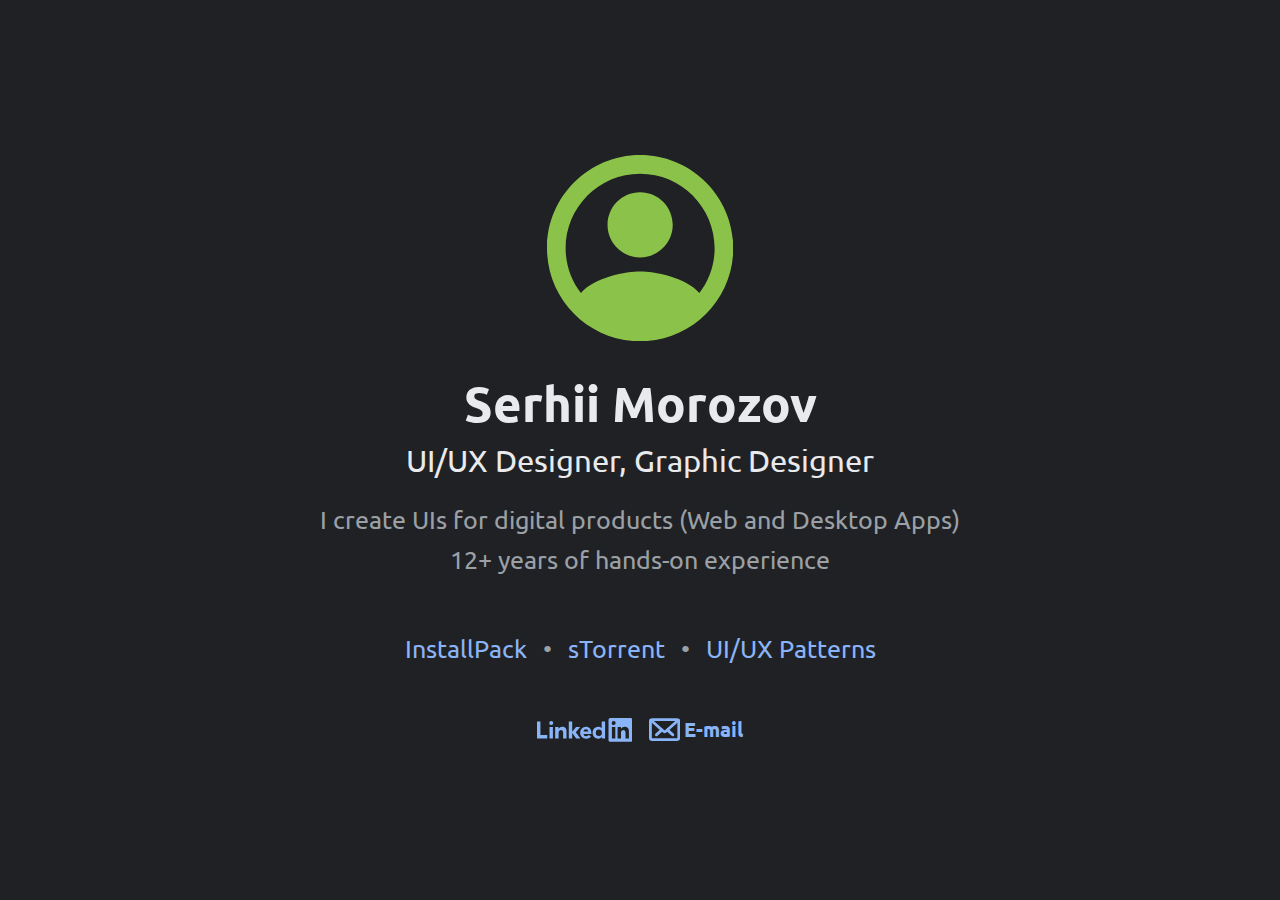
==== index.html @ 0a321cf4 "Update index.html" ====
<!DOCTYPE html>
  <head>
    <meta charset="utf-8">
    <meta name="viewport" content="width=device-width, initial-scale=1">
    <meta property="og:title" content="Serhii Morozov - UI/UX Designer, Graphic Designer">
    <meta property="og:description" content="I create UIs for digital products (Web and Desktop Apps). 12+ years of hands-on experience">
    <meta property="og:type" content="website">
    <meta property="og:url" content="https://serhiimorozov.pro/">
    <meta property="og:image" content="https://drive.google.com/uc?export=view&id=1cbkgoo9No0nvMSTyGQjZ6d2hQLJeRLjp">
    <title>Serhii Morozov - UI/UX Designer, Graphic Designer</title>
    <link href="style.css" rel="stylesheet" type="text/css">
    <link href="https://fonts.googleapis.com/css?family=Ubuntu&amp;display=swap" rel="stylesheet">
  </head>
  <body>
    <div class="content-wrapper">
      <svg id="user" fill="#8bc34a" viewBox="2 2 20 20">
        <path d="M12 2C6.48 2 2 6.48 2 12s4.48 10 10 10 10-4.48 10-10S17.52 2 12 2zm6.36 14.83c-1.43-1.74-4.9-2.33-6.36-2.33s-4.93.59-6.36 2.33C4.62 15.49 4 13.82 4 12c0-4.41 3.59-8 8-8s8 3.59 8 8c0 1.82-.62 3.49-1.64 4.83zM12 6c-1.94 0-3.5 1.56-3.5 3.5S10.06 13 12 13s3.5-1.56 3.5-3.5S13.94 6 12 6z"></path>
      </svg>
      <h1>Serhii Morozov</h1>
      <h2>UI/UX Designer, Graphic Designer</h2>
      <p>I create UIs for digital products (Web and Desktop Apps)</p>
      <p>12+ years of hands-on experience</p>
      <p class="projects">
        <a href="installpack.html">InstallPack</a><span>•</span><!--
        --><a href="storrent.html">sTorrent</a><span>•</span><!--
        --><a href="ui-ux-patterns.html">UI/UX Patterns</a>
      </p>
      <address class="contacts">
        <a href="https://www.linkedin.com/in/serhiimorozov/" target="_blank">
          <svg id="linkedin" xmlns="http://www.w3.org/2000/svg" x="0" y="0" viewBox="0 0 84 21">
            <g class="background-mercado">
              <path d="M12.5 2.75a1.75 1.75 0 1 0 1.8 1.75 1.75 1.75 0 0 0-1.8-1.75zM11 8h3v10h-3zm11.34-.24A4.06 4.06 0 0 0 19 9.39V8h-3v10h3v-5a2.31 2.31 0 0 1 2.16-2.48c1.1 0 1.84.82 1.84 2.44V18h3v-6.25c0-3.06-1.89-3.99-3.66-3.99zM82.5 0h-18A1.5 1.5 0 0 0 63 1.5v18a1.5 1.5 0 0 0 1.5 1.5h18a1.5 1.5 0 0 0 1.5-1.5v-18A1.5 1.5 0 0 0 82.5 0zM69 18h-3V8h3zM67.5 6.25a1.75 1.75 0 1 1 1.8-1.75 1.75 1.75 0 0 1-1.8 1.75zM81 18h-3v-5.09c0-1.62-.74-2.44-1.84-2.44A2.31 2.31 0 0 0 74 13v5h-3V8h3v1.39a4.06 4.06 0 0 1 3.3-1.63c1.77 0 3.66.93 3.66 4zM3 3H0v15h9v-3H3V3zm54 6a4.23 4.23 0 0 0-3.17-1.3A4.9 4.9 0 0 0 49 12.94a5 5 0 0 0 4.87 5.36 3.78 3.78 0 0 0 3.31-1.61V18H60V3h-3zm-2.54 6.8A2.57 2.57 0 0 1 51.9 13a2.55 2.55 0 0 1 2.56-2.8A2.63 2.63 0 0 1 57.1 13a2.6 2.6 0 0 1-2.64 2.8zM38.04 8H34.4l-3.34 4.04H31V3h-3v15h3v-4.81h.06L34.48 18h3.75l-4.06-5.5L38.04 8z"/>
              <path d="M43.13 7.7A5 5 0 0 0 38 12.87a5.11 5.11 0 0 0 5.24 5.43 5.5 5.5 0 0 0 4.39-1.94l-1.93-1.3a3.28 3.28 0 0 1-2.4 1 2.24 2.24 0 0 1-2.38-2V14h7v-.77C48 9.52 45.85 7.7 43.13 7.7zm-2.2 4.3a2.16 2.16 0 0 1 2.21-2.1 2 2 0 0 1 2 2.1z"/>
            </g>
          </svg>
        </a><!--
        --><a href="mailto:serhiimorozov.pro@gmail.com">
          <svg id="email" xmlns="http://www.w3.org/2000/svg" x="0" y="0" viewBox="-1 -1 33 33">
            <path d="M28.5,26h-26c-1.1,0-2-0.9-2-2V7c0-1.1,0.9-2,2-2h26c1.1,0,2,0.9,2,2v17C30.5,25.1,29.6,26,28.5,26z"/>
            <path d="M1.1,5.6l12.8,11.4c0.9,0.8,2.3,0.8,3.2,0L29.9,5.6"/>
            <line x1="18.4" y1="15.8" x2="24.2" y2="21"/>
            <line x1="6.8" y1="21" x2="12.6" y2="15.8"/>
          </svg>
          <span>E-mail</span>
        </a>
      </address>
    </div>
  </body>
</html>
---- style.css ----
* {
  margin: 0;
  padding: 0;
}
body {
  display: flex;
  justify-content: center;
  align-items: center;
  min-height: 100vh;
  font-family: 'Ubuntu', sans-serif;
  text-align: center;
  background-color: #202124;
  color: #9aa0a6;
}
.content-wrapper {
  display: flex;
  flex-direction: column;
  align-items: center;
  max-width: 1400px;
  min-width: 360px;
  padding: 1.953rem;
}
.portfolio-img {
  /* width: 100%; */
  height: auto;
  border-radius: 1.563rem;
}
#user {
  width: 11.642rem;
  margin: 0 0 1.953rem;
}
h1 {
  font-size: 3.052rem;
  font-weight: bold;
  margin: 0 0 0.512rem;
  color: #e8eaed;
}
h2 {
  font-size: 1.953rem;
  font-weight: normal;
  margin: 0 0 1.563rem;
  color: #e8eaed;
}
p {
  font-size: 1.563rem;
  margin: 0 0 0.512rem;
}
a {
  display: inline-block;
  text-decoration: none;
  color: #8ab4f8;
}
.projects {
  margin: 3.052rem 0;
}
.projects a {
  margin: 0 1rem;
}
.contacts {
  font-style: normal;
}
.contacts a {
  margin: 0 0.512rem;
}
.contacts a span {
  vertical-align: middle;
  font-weight: bold;
  font-size: 1.25rem;
}
#linkedin {
  width: 5.96rem;
  vertical-align: middle;
}
#linkedin path {
  fill: #8ab4f8;
}
#email {
  width: 1.953rem;
  vertical-align: middle;
}
#email path, #email line {
  fill: none;
  stroke:#8ab4f8;
  stroke-linecap: round;
  stroke-linejoin: round;
  stroke-width: 3px;
}

@media (max-width: 640px) {
  .content-wrapper {
    transform: scale(0.8);
  }
  .projects a {
    display: block;
    margin: 1rem 0;
  }
  .projects span {
    display: none;
  }
}
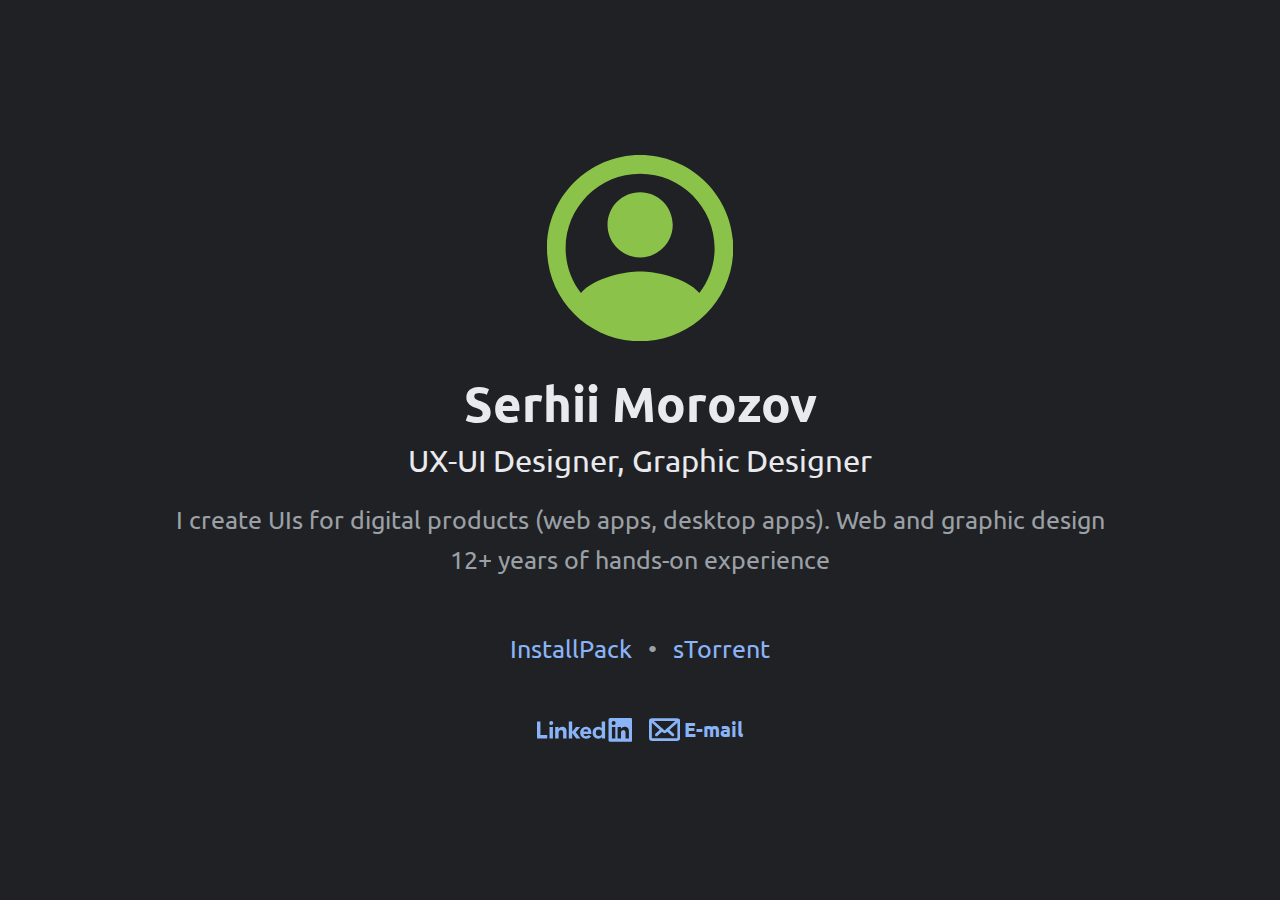
==== commit 84ee0592: "Update index.html" ====
--- a/index.html
+++ b/index.html
@@ -2,12 +2,15 @@
   <head>
     <meta charset="utf-8">
     <meta name="viewport" content="width=device-width, initial-scale=1">
+    <meta property="og:type" content="website">
+    <meta property="og:url" content="https://serhiimorozov.pro/">
     <meta property="og:title" content="Serhii Morozov - UI/UX Designer, Graphic Designer">
     <meta property="og:description" content="I create UIs for digital products (Web and Desktop Apps). 12+ years of hands-on experience">
-    <meta property="og:type" content="website">
-    <meta property="og:url" content="https://serhiimorozov.pro/">
-    <meta property="og:image" content="https://drive.google.com/uc?export=view&id=1cbkgoo9No0nvMSTyGQjZ6d2hQLJeRLjp">
-    <title>Serhii Morozov - UI/UX Designer, Graphic Designer</title>
+    <meta property="og:image" content="m.jpg">
+    <meta property="og:image:type" content="image/jpeg">
+    <meta property="og:image:width" content="256">
+    <meta property="og:image:height" content="256">
+    <title>Serhii Morozov - UX-UI Designer, Graphic Designer</title>
     <link href="style.css" rel="stylesheet" type="text/css">
     <link href="https://fonts.googleapis.com/css?family=Ubuntu&amp;display=swap" rel="stylesheet">
   </head>
@@ -17,13 +20,12 @@
         <path d="M12 2C6.48 2 2 6.48 2 12s4.48 10 10 10 10-4.48 10-10S17.52 2 12 2zm6.36 14.83c-1.43-1.74-4.9-2.33-6.36-2.33s-4.93.59-6.36 2.33C4.62 15.49 4 13.82 4 12c0-4.41 3.59-8 8-8s8 3.59 8 8c0 1.82-.62 3.49-1.64 4.83zM12 6c-1.94 0-3.5 1.56-3.5 3.5S10.06 13 12 13s3.5-1.56 3.5-3.5S13.94 6 12 6z"></path>
       </svg>
       <h1>Serhii Morozov</h1>
-      <h2>UI/UX Designer, Graphic Designer</h2>
-      <p>I create UIs for digital products (Web and Desktop Apps)</p>
+      <h2>UX-UI Designer, Graphic Designer</h2>
+      <p>I create UIs for digital products (web apps, desktop apps). Web and graphic design</p>
       <p>12+ years of hands-on experience</p>
       <p class="projects">
         <a href="installpack.html">InstallPack</a><span>•</span><!--
-        --><a href="storrent.html">sTorrent</a><span>•</span><!--
-        --><a href="ui-ux-patterns.html">UI/UX Patterns</a>
+        --><a href="storrent.html">sTorrent</a><span>
       </p>
       <address class="contacts">
         <a href="https://www.linkedin.com/in/serhiimorozov/" target="_blank">
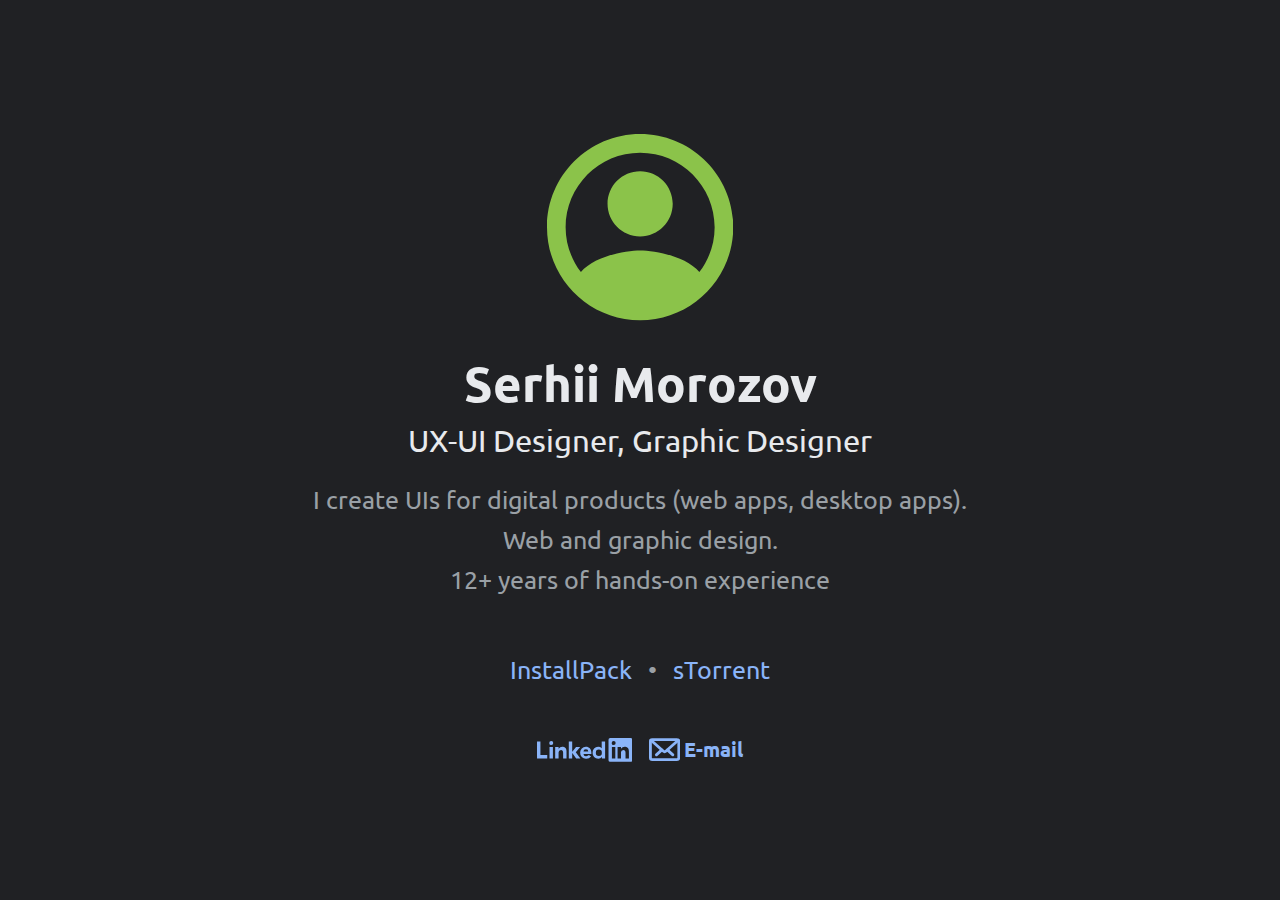
==== commit aac733fb: "Update index.html" ====
--- a/index.html
+++ b/index.html
@@ -21,7 +21,8 @@
       </svg>
       <h1>Serhii Morozov</h1>
       <h2>UX-UI Designer, Graphic Designer</h2>
-      <p>I create UIs for digital products (web apps, desktop apps). Web and graphic design</p>
+      <p>I create UIs for digital products (web apps, desktop apps).</p>
+      <p>Web and graphic design.</p>
       <p>12+ years of hands-on experience</p>
       <p class="projects">
         <a href="installpack.html">InstallPack</a><span>•</span><!--
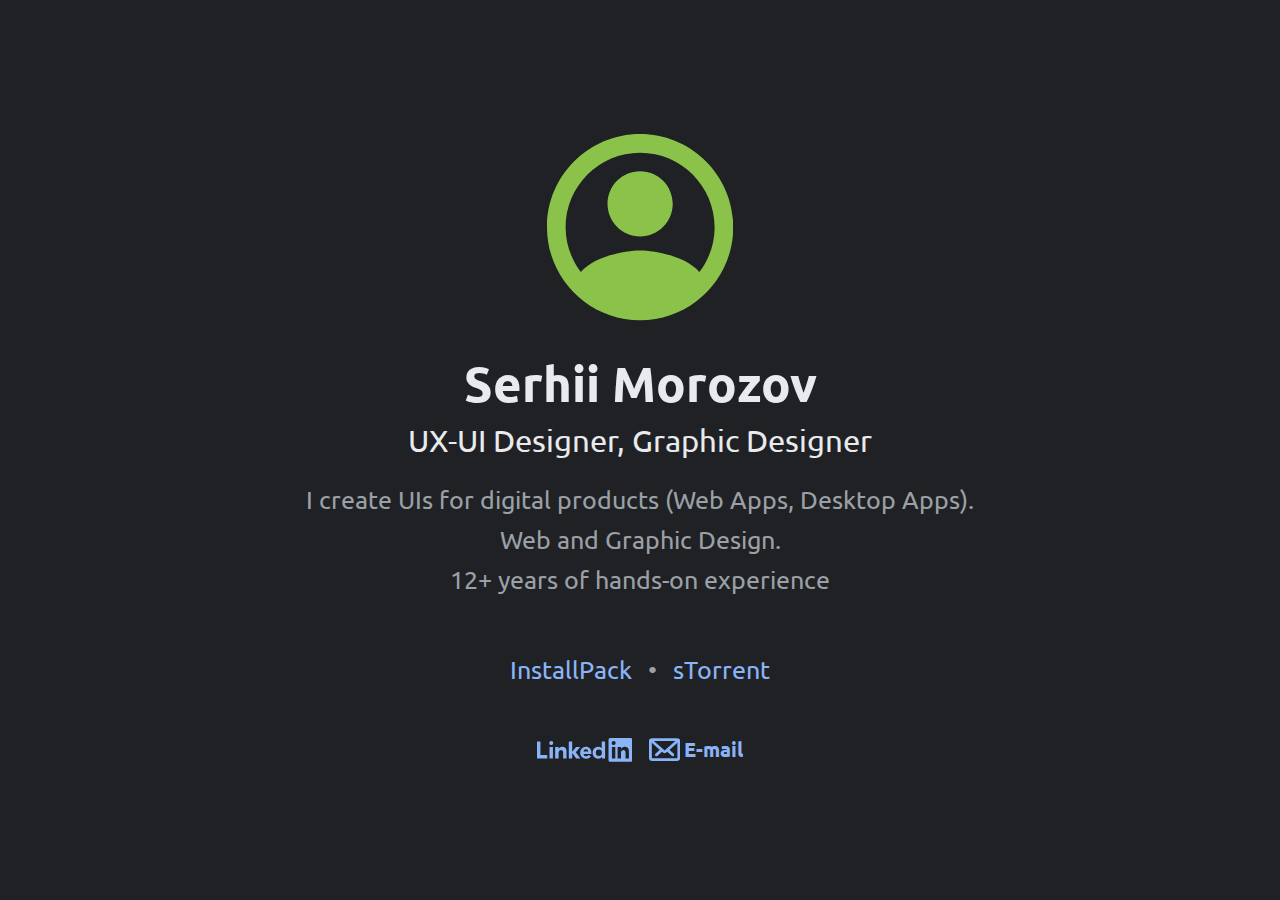
==== commit 3db0e812: "Update index.html" ====
--- a/index.html
+++ b/index.html
@@ -21,8 +21,8 @@
       </svg>
       <h1>Serhii Morozov</h1>
       <h2>UX-UI Designer, Graphic Designer</h2>
-      <p>I create UIs for digital products (web apps, desktop apps).</p>
-      <p>Web and graphic design.</p>
+      <p>I create UIs for digital products (Web Apps, Desktop Apps).</p>
+      <p>Web and Graphic Design.</p>
       <p>12+ years of hands-on experience</p>
       <p class="projects">
         <a href="installpack.html">InstallPack</a><span>•</span><!--
